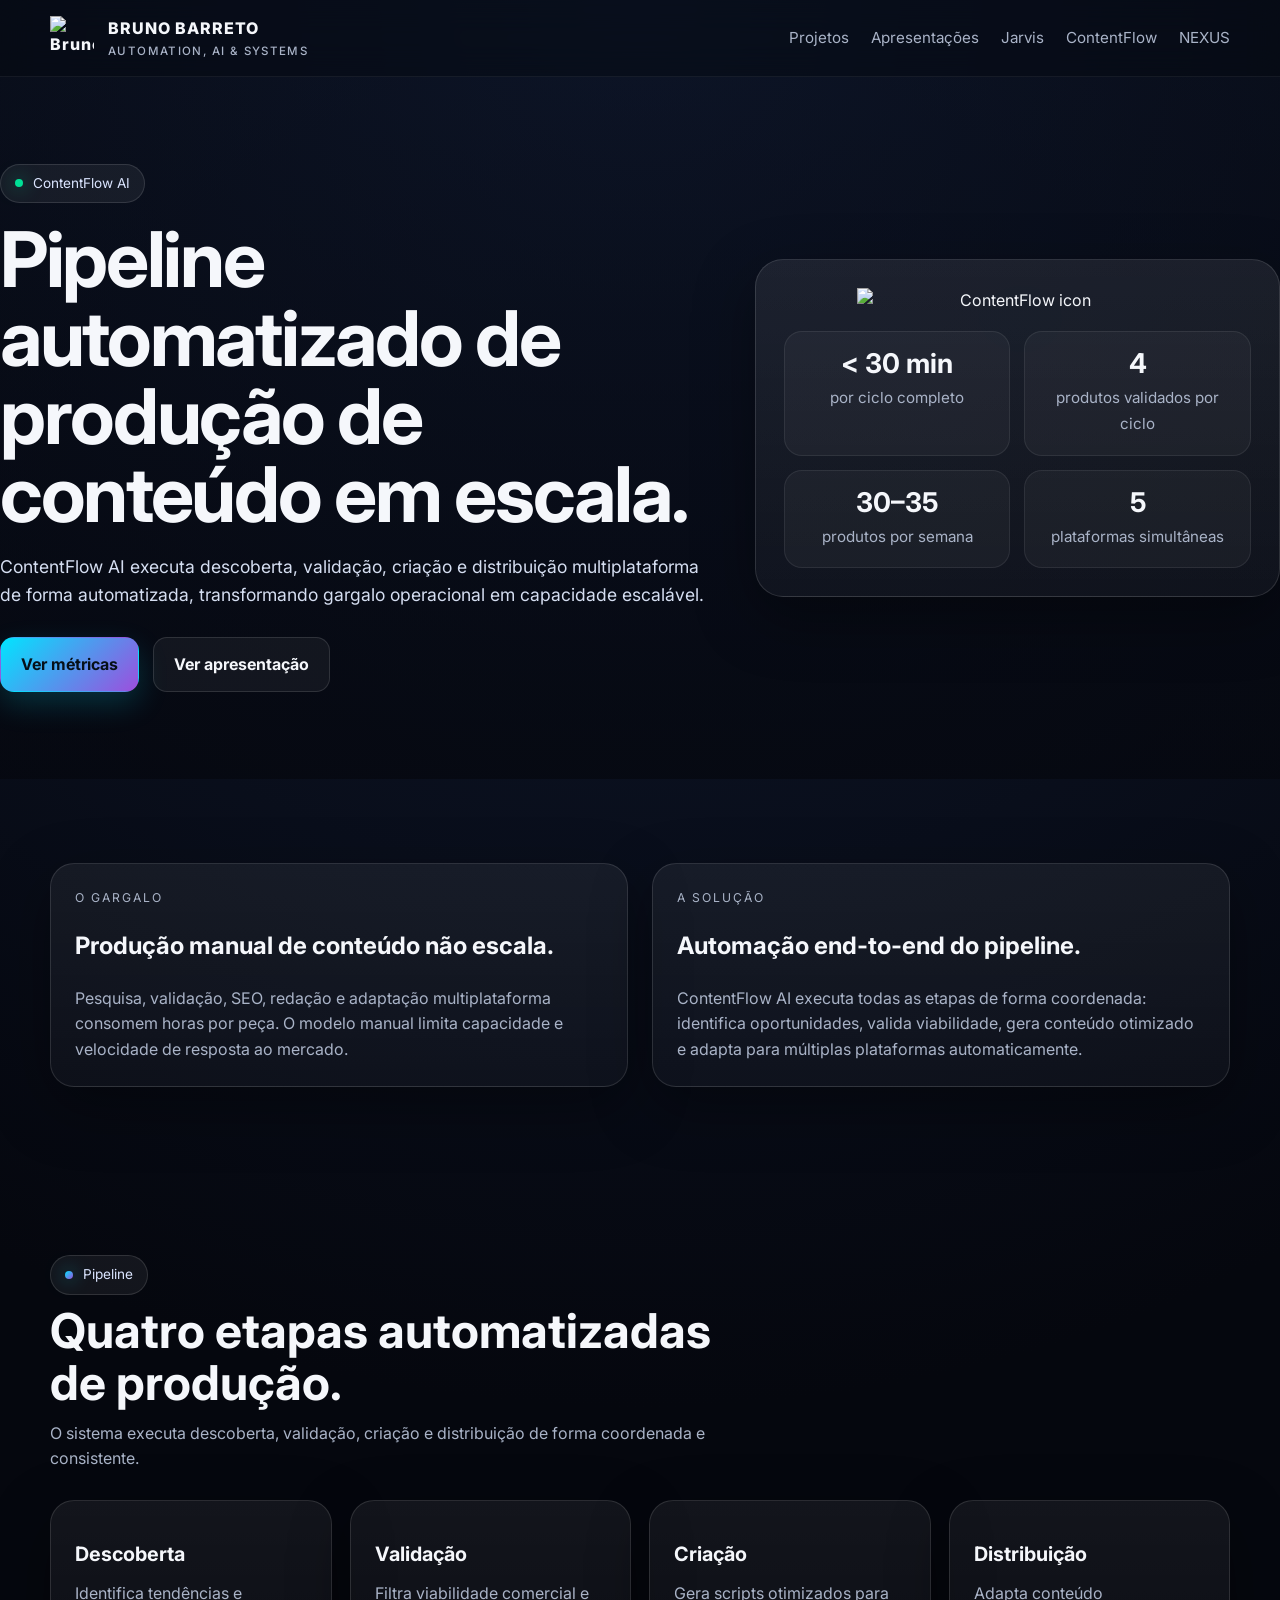
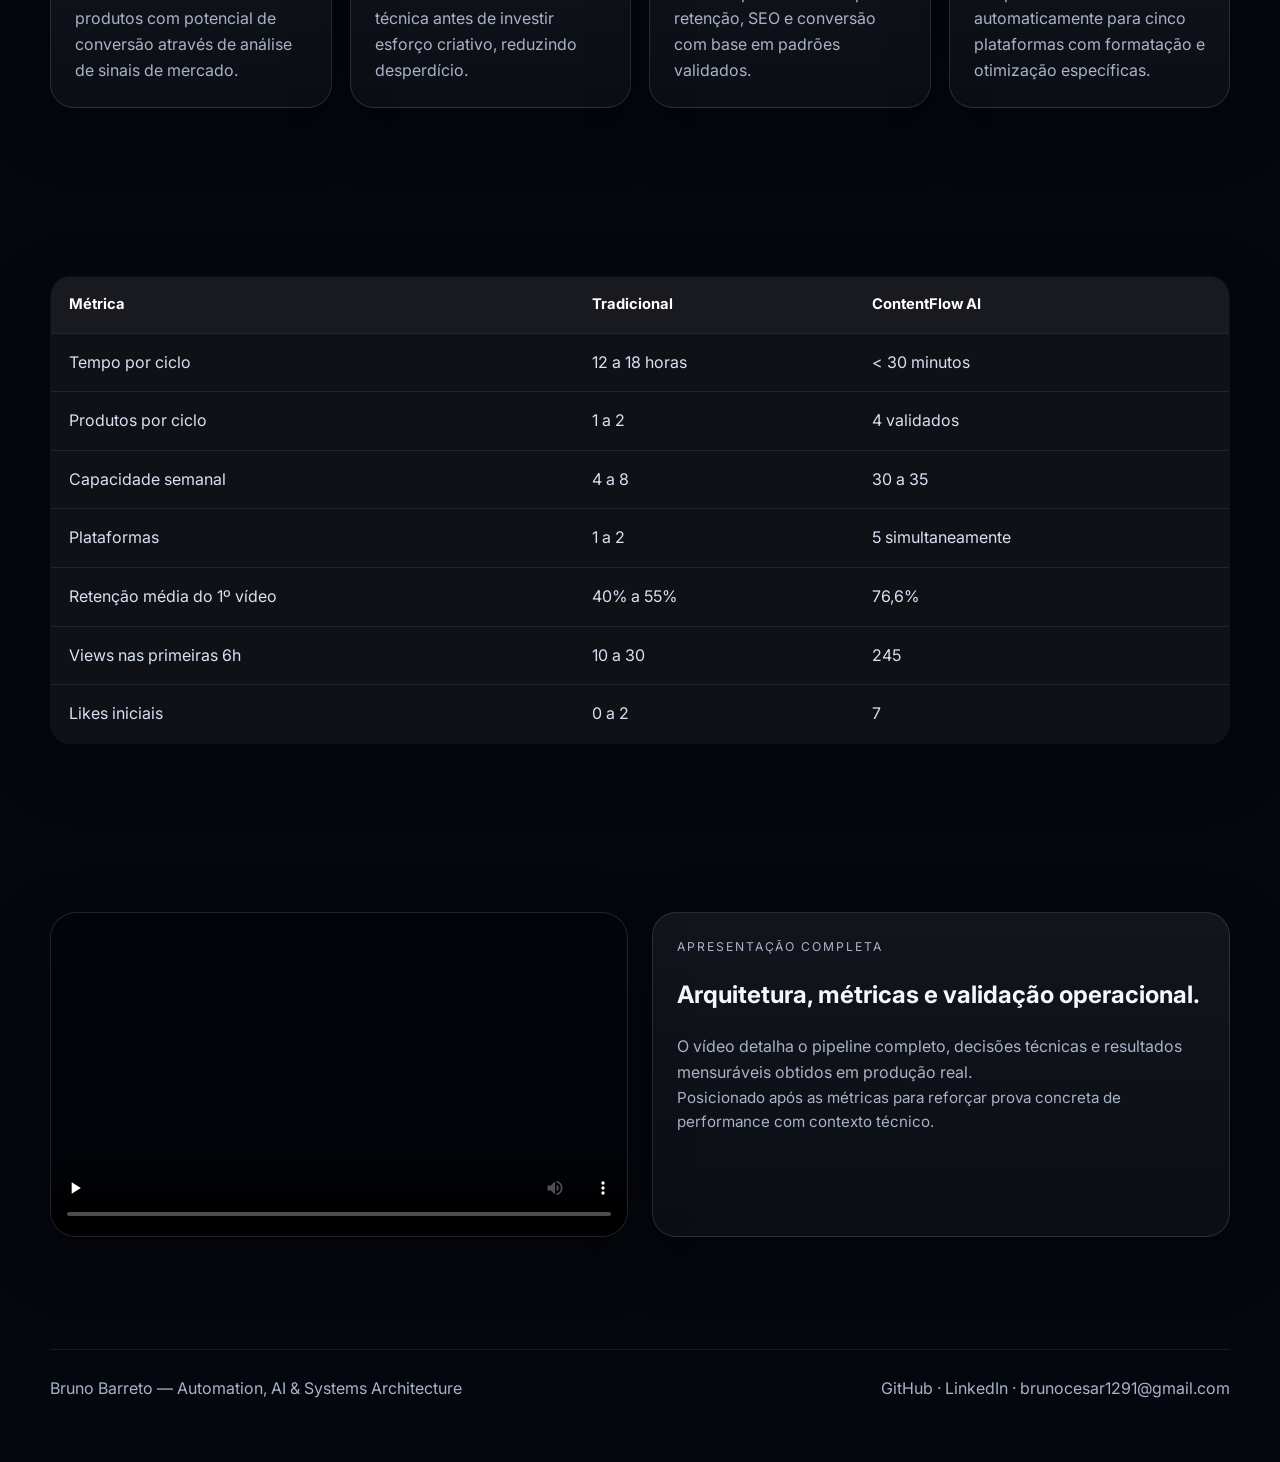
==== contentflow.html @ 09afdfec "Initial commit: Portfolio site with rebranding complete" ====
<!DOCTYPE html>
<html lang="pt-BR">
<head>
<meta charset="utf-8">
<meta name="viewport" content="width=device-width, initial-scale=1">
<link rel="preconnect" href="https://fonts.googleapis.com">
<link rel="preconnect" href="https://fonts.gstatic.com" crossorigin>
<link href="https://fonts.googleapis.com/css2?family=Inter:wght@300;400;500;600;700;800;900&display=swap" rel="stylesheet">
<link rel="stylesheet" href="./styles.css">
<title>ContentFlow AI</title>
<meta name="description" content="Produção sistêmica de conteúdo com automação, escala e validação operacional.">
<meta property="og:title" content="ContentFlow AI">
<meta property="og:description" content="Produção sistêmica de conteúdo com automação, escala e validação operacional.">
<meta property="og:type" content="website">
<meta name="theme-color" content="#05070e">
</head>
<body>
<header class="header">
  <div class="container nav">
    <a class="brand" href="./index.html">
      <img src="./assets/logos/logo-pentecost.png" alt="Bruno Barreto">
      <div>
        BRUNO BARRETO
        <small>AUTOMATION, AI & SYSTEMS</small>
      </div>
    </a>
    <nav class="nav-links">
      <a href="./index.html#projetos">Projetos</a>
      <a href="./index.html#apresentacoes">Apresentações</a>
      <a href="./jarvis.html">Jarvis</a>
      <a href="./contentflow.html">ContentFlow</a>
      <a href="./nexus.html">NEXUS</a>
    </nav>
  </div>
</header>
<section class="hero product-hero accent-green">
  <div class="hero-bg">
    <video autoplay muted loop playsinline poster="./assets/logos/logo-contentflow.png">
      <source src="./assets/videos/hero-contentflow.mp4" type="video/mp4">
    </video>
  </div>
  <div class="container hero-content">
    <div class="hero-grid">
      <div>
        <span class="eyebrow">ContentFlow AI</span>
        <h1>Pipeline automatizado de produção de conteúdo em escala.</h1>
        <p>ContentFlow AI executa descoberta, validação, criação e distribuição multiplataforma de forma automatizada, transformando gargalo operacional em capacidade escalável.</p>
        <div class="hero-actions">
          <a class="btn btn-primary" href="#metricas">Ver métricas</a>
          <a class="btn btn-secondary" href="#apresentacao">Ver apresentação</a>
        </div>
      </div>
      <div class="hero-card" style="text-align:center">
        <img class="logo-figure" src="./assets/logos/logo-contentflow.png" alt="ContentFlow icon">
        <div class="stat-grid">
          <div class="stat"><strong>&lt; 30 min</strong><span class="small">por ciclo completo</span></div>
          <div class="stat"><strong>4</strong><span class="small">produtos validados por ciclo</span></div>
          <div class="stat"><strong>30–35</strong><span class="small">produtos por semana</span></div>
          <div class="stat"><strong>5</strong><span class="small">plataformas simultâneas</span></div>
        </div>
      </div>
    </div>
  </div>
</section>

<section class="section">
  <div class="container two-col">
    <div class="card">
      <div class="kicker">O gargalo</div>
      <h2>Produção manual de conteúdo não escala.</h2>
      <p>Pesquisa, validação, SEO, redação e adaptação multiplataforma consomem horas por peça. O modelo manual limita capacidade e velocidade de resposta ao mercado.</p>
    </div>
    <div class="card">
      <div class="kicker">A solução</div>
      <h2>Automação end-to-end do pipeline.</h2>
      <p>ContentFlow AI executa todas as etapas de forma coordenada: identifica oportunidades, valida viabilidade, gera conteúdo otimizado e adapta para múltiplas plataformas automaticamente.</p>
    </div>
  </div>
</section>

<section class="section" id="pipeline">
  <div class="container">
    <div class="section-head">
      <span class="eyebrow">Pipeline</span>
      <h2>Quatro etapas automatizadas de produção.</h2>
      <p>O sistema executa descoberta, validação, criação e distribuição de forma coordenada e consistente.</p>
    </div>
    <div class="grid-4">
      <div class="card"><h3>Descoberta</h3><p>Identifica tendências e produtos com potencial de conversão através de análise de sinais de mercado.</p></div>
      <div class="card"><h3>Validação</h3><p>Filtra viabilidade comercial e técnica antes de investir esforço criativo, reduzindo desperdício.</p></div>
      <div class="card"><h3>Criação</h3><p>Gera scripts otimizados para retenção, SEO e conversão com base em padrões validados.</p></div>
      <div class="card"><h3>Distribuição</h3><p>Adapta conteúdo automaticamente para cinco plataformas com formatação e otimização específicas.</p></div>
    </div>
  </div>
</section>

<section class="section" id="metricas">
  <div class="container">
    <table class="metrics-table">
      <thead><tr><th>Métrica</th><th>Tradicional</th><th>ContentFlow AI</th></tr></thead>
      <tbody>
        <tr><td>Tempo por ciclo</td><td>12 a 18 horas</td><td>&lt; 30 minutos</td></tr>
        <tr><td>Produtos por ciclo</td><td>1 a 2</td><td>4 validados</td></tr>
        <tr><td>Capacidade semanal</td><td>4 a 8</td><td>30 a 35</td></tr>
        <tr><td>Plataformas</td><td>1 a 2</td><td>5 simultaneamente</td></tr>
        <tr><td>Retenção média do 1º vídeo</td><td>40% a 55%</td><td>76,6%</td></tr>
        <tr><td>Views nas primeiras 6h</td><td>10 a 30</td><td>245</td></tr>
        <tr><td>Likes iniciais</td><td>0 a 2</td><td>7</td></tr>
      </tbody>
    </table>
  </div>
</section>

<section class="section" id="apresentacao">
  <div class="container two-col">
    <div class="video-shell">
      <video controls playsinline preload="none" poster="./assets/logos-full/logo-contentflow-full.png">
        <source src="./assets/videos/contentflow-apresentacao.mp4" type="video/mp4">
      </video>
    </div>
    <div class="card">
      <div class="kicker">Apresentação completa</div>
      <h2>Arquitetura, métricas e validação operacional.</h2>
      <p>O vídeo detalha o pipeline completo, decisões técnicas e resultados mensuráveis obtidos em produção real.</p>
      <p class="small">Posicionado após as métricas para reforçar prova concreta de performance com contexto técnico.</p>
    </div>
  </div>
</section>
<footer class="footer">
  <div class="container footer-inner">
    <div>Bruno Barreto — Automation, AI & Systems Architecture</div>
    <div>
      <a href="https://github.com/BrunoBarreto91" target="_blank" rel="noopener">GitHub</a> · 
      <a href="https://linkedin.com/in/brunobarreto91" target="_blank" rel="noopener">LinkedIn</a> · 
      <a href="mailto:brunocesar1291@gmail.com">brunocesar1291@gmail.com</a>
    </div>
  </div>
</footer>
</body>
</html>
---- styles.css ----
:root {
  --bg: #05070e;
  --bg-soft: #0b1020;
  --panel: rgba(255,255,255,0.06);
  --panel-strong: rgba(255,255,255,0.1);
  --text: #f5f7fb;
  --muted: #a9b3c7;
  --line: rgba(255,255,255,0.12);
  --cyan: #00e5ff;
  --blue: #66e5ff;
  --green: #00e096;
  --purple: #9d4edd;
  --magenta: #e040fb;
  --max: 1180px;
  --radius: 22px;
  --shadow: 0 20px 60px rgba(0,0,0,.35);
}

* { box-sizing: border-box; }

html { scroll-behavior: smooth; }

body {
  margin: 0;
  font-family: Inter, system-ui, -apple-system, Segoe UI, Roboto, Arial, sans-serif;
  background: radial-gradient(circle at top, #101a31 0, var(--bg) 45%), var(--bg);
  color: var(--text);
  line-height: 1.6;
}

a { color: inherit; text-decoration: none; }

img, video {
  max-width: 100%;
  display: block;
}

.container {
  width: min(calc(100% - 40px), var(--max));
  margin: 0 auto;
}

.section { padding: 84px 0; }

.small {
  font-size: .95rem;
  color: var(--muted);
}

.eyebrow {
  display: inline-flex;
  align-items: center;
  gap: 10px;
  padding: 8px 14px;
  border-radius: 999px;
  background: rgba(255,255,255,.06);
  border: 1px solid var(--line);
  color: #dbe5ff;
  font-size: .85rem;
}

.eyebrow::before {
  content: '';
  width: 8px;
  height: 8px;
  border-radius: 50%;
  background: linear-gradient(135deg,var(--cyan),var(--purple));
  box-shadow: 0 0 18px rgba(0,229,255,.6);
}

.header {
  position: sticky;
  top: 0;
  z-index: 50;
  backdrop-filter: blur(16px);
  background: rgba(5,7,14,.58);
  border-bottom: 1px solid rgba(255,255,255,.06);
}

.nav {
  display: flex;
  align-items: center;
  justify-content: space-between;
  min-height: 76px;
  gap: 18px;
}

.brand {
  display: flex;
  align-items: center;
  gap: 14px;
  font-weight: 800;
  letter-spacing: .06em;
}

.brand img {
  width: 44px;
  height: 44px;
  object-fit: contain;
}

.brand small {
  display: block;
  color: var(--muted);
  font-size: .72rem;
  font-weight: 500;
  letter-spacing: .12em;
}

.nav-links {
  display: flex;
  align-items: center;
  gap: 22px;
  flex-wrap: wrap;
}

.nav-links a {
  color: var(--muted);
  font-size: .95rem;
}

.nav-links a:hover { color: white; }

.btn {
  display: inline-flex;
  align-items: center;
  justify-content: center;
  gap: 10px;
  padding: 14px 20px;
  border-radius: 14px;
  border: 1px solid transparent;
  font-weight: 700;
  transition: .2s ease;
  cursor: pointer;
}

.btn-primary {
  background: linear-gradient(135deg, var(--cyan), var(--purple));
  color: #061018;
  box-shadow: 0 12px 30px rgba(0,229,255,.18);
}

.btn-primary:hover { transform: translateY(-2px); }

.btn-secondary {
  background: rgba(255,255,255,.05);
  border-color: var(--line);
  color: var(--text);
}

.hero {
  position: relative;
  overflow: hidden;
  min-height: 88vh;
  display: flex;
  align-items: center;
}

.hero::after {
  content: '';
  position: absolute;
  inset: 0;
  background: linear-gradient(180deg, rgba(5,7,14,.30), rgba(5,7,14,.72));
  pointer-events: none;
}

.hero-bg {
  position: absolute;
  inset: 0;
  overflow: hidden;
  z-index: 0;
}

.hero-bg video,
.hero-bg img {
  width: 100%;
  height: 100%;
  object-fit: cover;
  opacity: .56;
}

.hero-content {
  position: relative;
  z-index: 1;
  width: 100%;
}

.hero-grid {
  display: grid;
  grid-template-columns: 1.15fr .85fr;
  gap: 44px;
  align-items: center;
}

.hero h1 {
  font-size: clamp(2.7rem, 6vw, 5.2rem);
  line-height: 1.02;
  margin: 18px 0;
  letter-spacing: -.03em;
}

.hero p {
  font-size: 1.1rem;
  color: #d5def1;
  max-width: 760px;
}

.hero-actions {
  display: flex;
  gap: 14px;
  flex-wrap: wrap;
  margin-top: 28px;
}

.hero-card {
  background: linear-gradient(180deg, rgba(255,255,255,.08), rgba(255,255,255,.04));
  border: 1px solid var(--line);
  border-radius: 28px;
  padding: 28px;
  box-shadow: var(--shadow);
}

.hero-card .stat-grid,
.stat-grid {
  display: grid;
  grid-template-columns: repeat(2, 1fr);
  gap: 14px;
}

.stat {
  padding: 18px;
  border-radius: 18px;
  background: rgba(255,255,255,.04);
  border: 1px solid rgba(255,255,255,.08);
}

.stat strong {
  display: block;
  font-size: 1.7rem;
  line-height: 1;
  margin-bottom: 8px;
}

.section-head {
  max-width: 720px;
  margin-bottom: 28px;
}

.section-head h2 {
  font-size: clamp(2rem, 4vw, 3rem);
  line-height: 1.08;
  margin: 10px 0 12px;
}

.section-head p {
  color: var(--muted);
  margin: 0;
}

.grid-3 {
  display: grid;
  grid-template-columns: repeat(3, 1fr);
  gap: 22px;
}

.grid-4 {
  display: grid;
  grid-template-columns: repeat(4, 1fr);
  gap: 18px;
}

.card {
  background: linear-gradient(180deg, rgba(255,255,255,.06), rgba(255,255,255,.03));
  border: 1px solid var(--line);
  border-radius: 24px;
  padding: 24px;
  box-shadow: var(--shadow);
}

.card h3 {
  margin: 14px 0 10px;
  font-size: 1.24rem;
}

.card p {
  margin: 0;
  color: var(--muted);
}

.product-card img {
  width: 100%;
  max-height: 220px;
  object-fit: contain;
}

.product-card .tag {
  color: var(--muted);
  text-transform: uppercase;
  font-size: .74rem;
  letter-spacing: .14em;
}

.product-card .cta-row {
  display: flex;
  gap: 10px;
  flex-wrap: wrap;
  margin-top: 18px;
}

.metrics-table {
  width: 100%;
  border-collapse: collapse;
  overflow: hidden;
  border-radius: 20px;
  border: 1px solid var(--line);
  background: rgba(255,255,255,.04);
  box-shadow: var(--shadow);
}

.metrics-table th,
.metrics-table td {
  padding: 16px 18px;
  text-align: left;
  border-bottom: 1px solid rgba(255,255,255,.08);
}

.metrics-table th {
  color: white;
  font-size: .92rem;
  background: rgba(255,255,255,.04);
}

.metrics-table td { color: #d8e0f2; }

.metrics-table tr:last-child td { border-bottom: 0; }

.video-shell {
  position: relative;
  aspect-ratio: 16/9;
  border-radius: 26px;
  overflow: hidden;
  border: 1px solid var(--line);
  background: #02040a;
  box-shadow: var(--shadow);
}

.video-shell video,
.video-shell iframe,
.video-shell img {
  width: 100%;
  height: 100%;
  object-fit: cover;
}

.two-col {
  display: grid;
  grid-template-columns: 1fr 1fr;
  gap: 24px;
}

.kicker {
  color: var(--muted);
  text-transform: uppercase;
  letter-spacing: .16em;
  font-size: .76rem;
}

.logo-figure {
  width: min(100%, 320px);
  margin: 0 auto 18px;
  filter: drop-shadow(0 18px 50px rgba(0,229,255,.12));
}

.product-hero { min-height: 78vh; }

.product-hero h1 {
  font-size: clamp(2.8rem, 6vw, 4.8rem);
}

.accent-cyan .eyebrow::before,
.accent-cyan .accent-dot {
  background: var(--cyan);
  box-shadow: 0 0 18px rgba(0,229,255,.7);
}

.accent-green .eyebrow::before,
.accent-green .accent-dot {
  background: var(--green);
  box-shadow: 0 0 18px rgba(0,224,150,.7);
}

.accent-purple .eyebrow::before,
.accent-purple .accent-dot {
  background: var(--purple);
  box-shadow: 0 0 18px rgba(157,78,221,.75);
}

.cta-band {
  padding: 34px;
  border-radius: 28px;
  border: 1px solid var(--line);
  background: linear-gradient(135deg, rgba(0,229,255,.10), rgba(157,78,221,.10));
  box-shadow: var(--shadow);
}

.footer {
  padding: 28px 0 60px;
  color: var(--muted);
}

.footer-inner {
  display: flex;
  justify-content: space-between;
  gap: 18px;
  flex-wrap: wrap;
  padding-top: 26px;
  border-top: 1px solid rgba(255,255,255,.08);
}

@media (max-width: 980px) {
  .hero-grid,
  .two-col,
  .grid-3,
  .grid-4 {
    grid-template-columns: 1fr;
  }

  .nav { padding: 10px 0; }

  .nav-links { display: none; }

  .hero {
    min-height: auto;
    padding: 60px 0;
  }
}
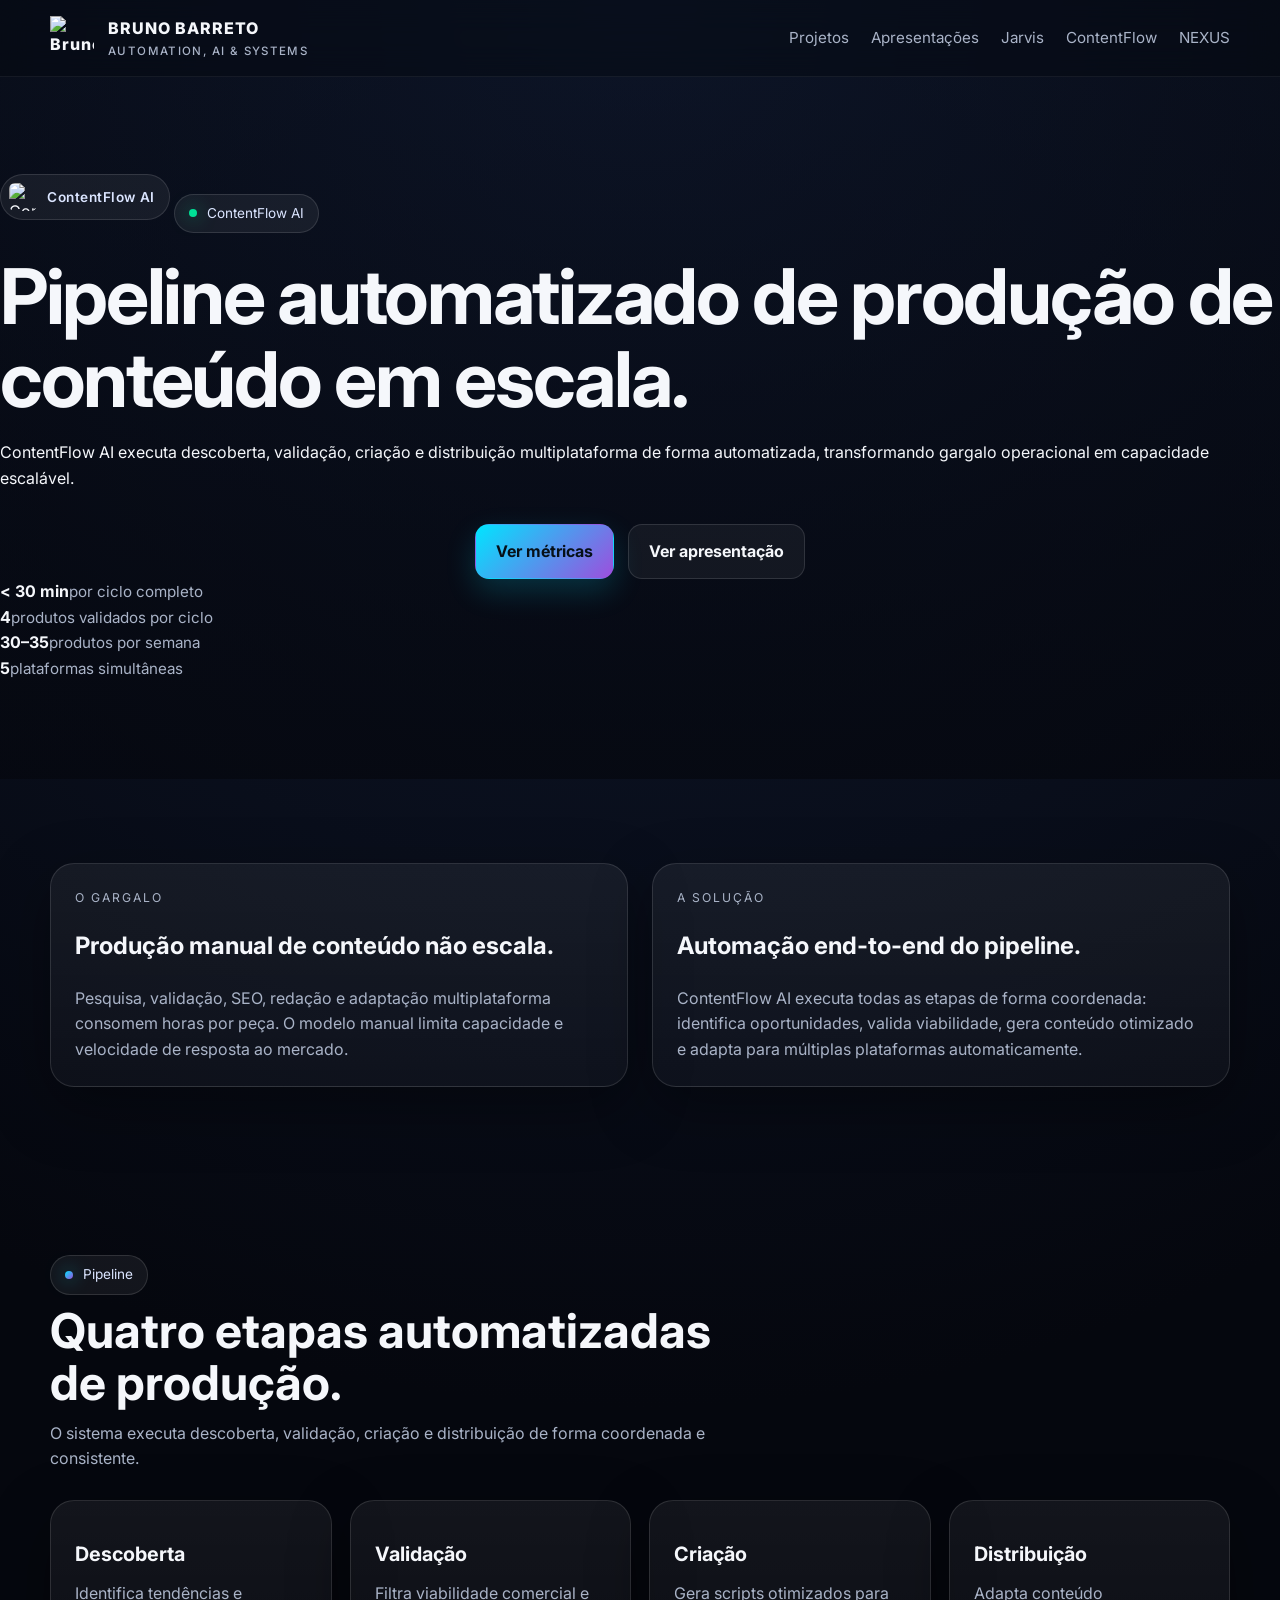
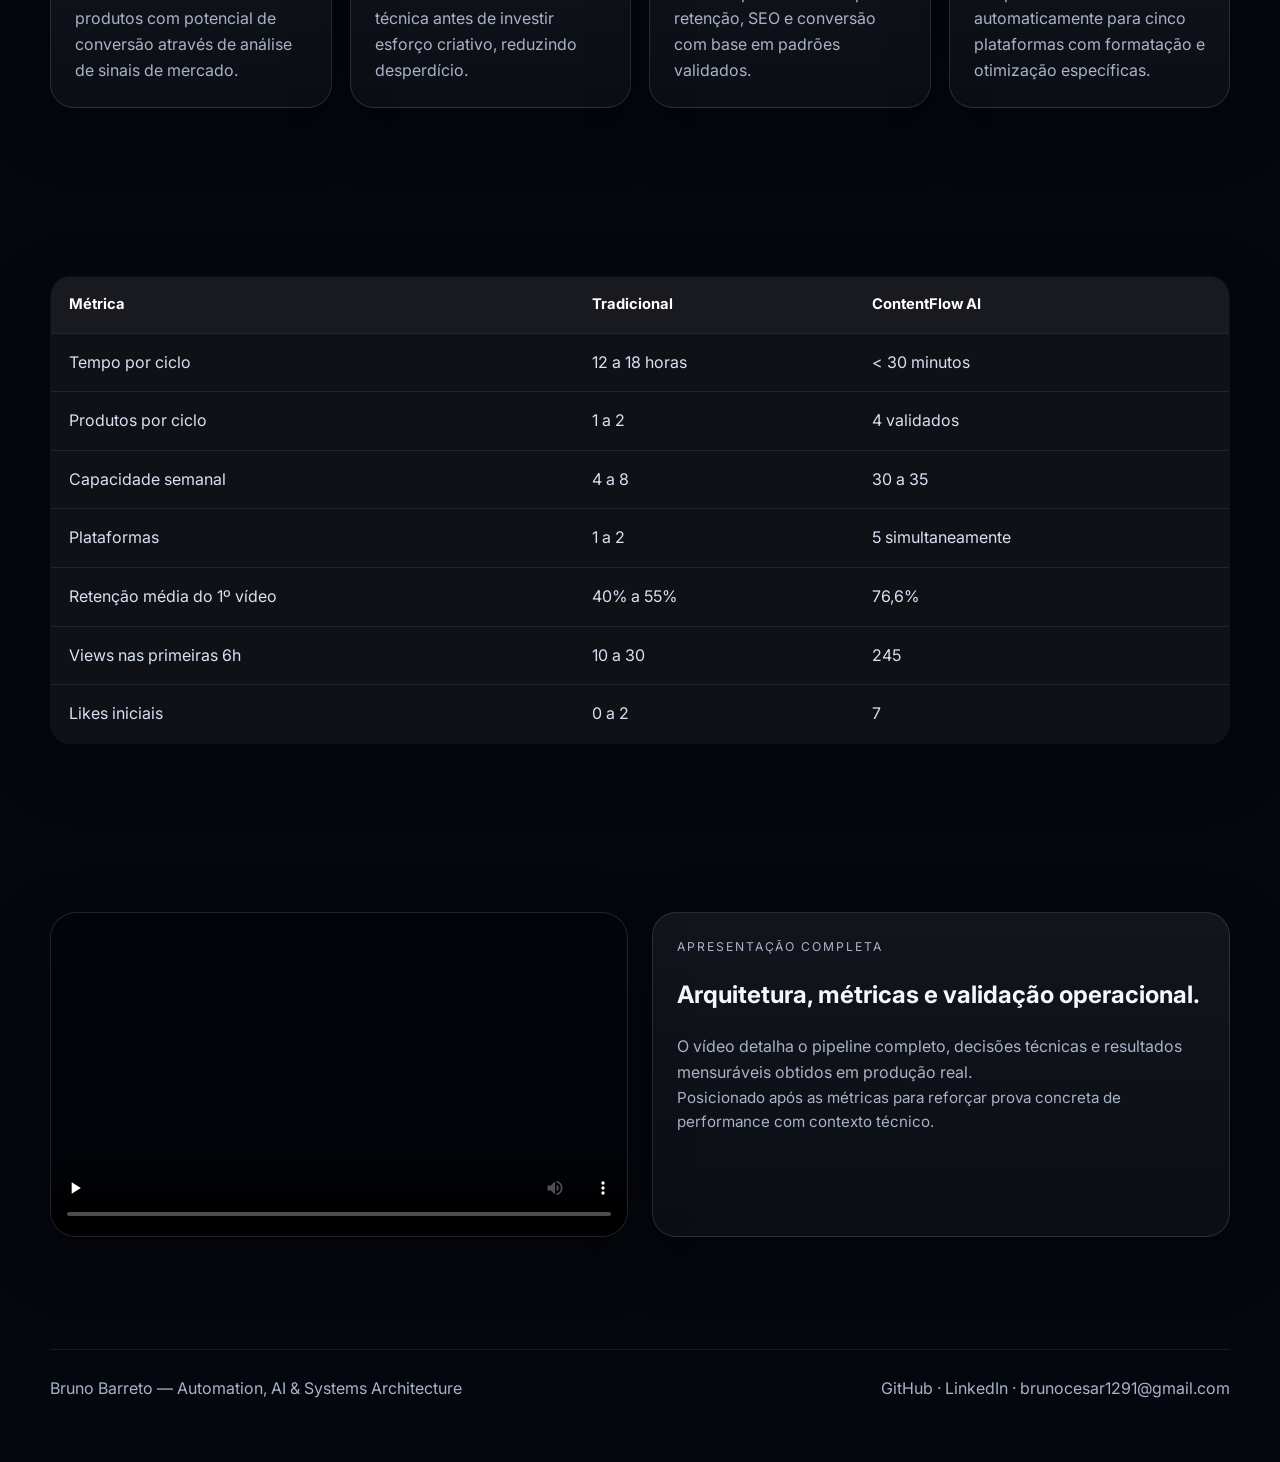
==== commit 8bd8a53e: "feat: texto sobre mim atualizado, logos reposicionadas, foto de perfil integrada, mascara marca dagu" ====
--- a/contentflow.html
+++ b/contentflow.html
@@ -42,6 +42,10 @@
   <div class="container hero-content">
     <div class="hero-grid">
       <div>
+        <div class="product-logo-badge">
+          <img src="./assets/logos/logo-contentflow.png" alt="ContentFlow">
+          <span>ContentFlow AI</span>
+        </div>
         <span class="eyebrow">ContentFlow AI</span>
         <h1>Pipeline automatizado de produção de conteúdo em escala.</h1>
         <p>ContentFlow AI executa descoberta, validação, criação e distribuição multiplataforma de forma automatizada, transformando gargalo operacional em capacidade escalável.</p>
@@ -50,8 +54,7 @@
           <a class="btn btn-secondary" href="#apresentacao">Ver apresentação</a>
         </div>
       </div>
-      <div class="hero-card" style="text-align:center">
-        <img class="logo-figure" src="./assets/logos/logo-contentflow.png" alt="ContentFlow icon">
+      <div class="hero-card">
         <div class="stat-grid">
           <div class="stat"><strong>&lt; 30 min</strong><span class="small">por ciclo completo</span></div>
           <div class="stat"><strong>4</strong><span class="small">produtos validados por ciclo</span></div>
--- a/styles.css
+++ b/styles.css
@@ -185,60 +185,247 @@
   width: 100%;
 }
 
-.hero-grid {
-  display: grid;
-  grid-template-columns: 1.15fr .85fr;
-  gap: 44px;
-  align-items: center;
+.hero-text-center {
+  max-width: 920px;
+  margin: 0 auto;
+  text-align: center;
 }
 
 .hero h1 {
   font-size: clamp(2.7rem, 6vw, 5.2rem);
-  line-height: 1.02;
+  line-height: 1.08;
   margin: 18px 0;
   letter-spacing: -.03em;
 }
 
-.hero p {
-  font-size: 1.1rem;
+.hero-lead {
+  font-size: 1.2rem;
   color: #d5def1;
   max-width: 760px;
+  margin: 0 auto;
+  line-height: 1.6;
 }
 
 .hero-actions {
   display: flex;
   gap: 14px;
   flex-wrap: wrap;
-  margin-top: 28px;
-}
-
-.hero-card {
-  background: linear-gradient(180deg, rgba(255,255,255,.08), rgba(255,255,255,.04));
-  border: 1px solid var(--line);
-  border-radius: 28px;
-  padding: 28px;
+  margin-top: 32px;
+  justify-content: center;
+}
+
+/* About Section */
+.section-about {
+  background: linear-gradient(180deg, rgba(255,255,255,.02), transparent);
+}
+
+.about-grid {
+  display: grid;
+  grid-template-columns: 320px 1fr;
+  gap: 48px;
+  align-items: start;
+  margin-bottom: 48px;
+}
+
+.about-photo {
+  position: relative;
+}
+
+/* Product Logo Badge — canto superior, pequeno */
+.product-logo-badge {
+  display: inline-flex;
+  align-items: center;
+  gap: 10px;
+  margin-bottom: 18px;
+  padding: 8px 14px 8px 8px;
+  background: rgba(255,255,255,.06);
+  border: 1px solid var(--line);
+  border-radius: 999px;
+}
+
+.product-logo-badge img {
+  width: 28px;
+  height: 28px;
+  object-fit: contain;
+  border-radius: 6px;
+}
+
+.product-logo-badge span {
+  font-size: .85rem;
+  font-weight: 600;
+  color: #dbe5ff;
+  letter-spacing: .04em;
+}
+
+/* Profile photo with fallback */
+.profile-img-wrap {
+  width: 100%;
+  border-radius: 24px;
+  overflow: hidden;
+  border: 1px solid var(--line);
   box-shadow: var(--shadow);
-}
-
-.hero-card .stat-grid,
-.stat-grid {
+  aspect-ratio: 4/5;
+  background: linear-gradient(135deg, rgba(0,229,255,.08), rgba(157,78,221,.08));
+  display: flex;
+  align-items: center;
+  justify-content: center;
+}
+
+.profile-img-wrap.no-photo::after {
+  content: 'BB';
+  font-size: 4rem;
+  font-weight: 800;
+  color: rgba(255,255,255,.15);
+  letter-spacing: -.02em;
+}
+
+.profile-img {
+  width: 100%;
+  height: 100%;
+  object-fit: cover;
+  object-position: center top;
+  /* Mascarar marca d'água do Gemini no canto inferior direito */
+  filter: brightness(1.05) contrast(1.08) saturate(1.1);
+  display: block;
+}
+
+/* Overlay para cobrir marca d'água */
+.profile-img-wrap {
+  position: relative;
+}
+
+.profile-img-wrap::after {
+  content: '';
+  position: absolute;
+  bottom: 0;
+  right: 0;
+  width: 120px;
+  height: 120px;
+  background: radial-gradient(circle at bottom right, rgba(5,7,14,.95) 30%, transparent 70%);
+  pointer-events: none;
+  border-radius: 0 0 24px 0;
+}
+
+.about-content h2 {
+  font-size: clamp(1.8rem, 3vw, 2.4rem);
+  line-height: 1.15;
+  margin: 12px 0 18px;
+}
+
+.about-content p {
+  color: var(--muted);
+  margin-bottom: 16px;
+  line-height: 1.7;
+}
+
+.about-links {
+  display: flex;
+  gap: 12px;
+  flex-wrap: wrap;
+  margin-top: 24px;
+}
+
+.about-links .btn svg {
+  margin-right: 6px;
+}
+
+/* Skills Section */
+.skills-section {
+  margin-top: 48px;
+  padding-top: 48px;
+  border-top: 1px solid var(--line);
+}
+
+.skills-section h3 {
+  font-size: 1.5rem;
+  margin-bottom: 24px;
+}
+
+.skills-grid {
   display: grid;
-  grid-template-columns: repeat(2, 1fr);
-  gap: 14px;
-}
-
-.stat {
-  padding: 18px;
+  grid-template-columns: repeat(auto-fit, minmax(280px, 1fr));
+  gap: 24px;
+}
+
+.skill-category {
+  background: rgba(255,255,255,.04);
+  border: 1px solid var(--line);
   border-radius: 18px;
-  background: rgba(255,255,255,.04);
-  border: 1px solid rgba(255,255,255,.08);
-}
-
-.stat strong {
-  display: block;
-  font-size: 1.7rem;
-  line-height: 1;
-  margin-bottom: 8px;
+  padding: 20px;
+}
+
+.skill-label {
+  font-size: .85rem;
+  text-transform: uppercase;
+  letter-spacing: .12em;
+  color: var(--cyan);
+  margin-bottom: 12px;
+  font-weight: 600;
+}
+
+.skill-tags {
+  display: flex;
+  flex-wrap: wrap;
+  gap: 8px;
+}
+
+.skill-tag {
+  display: inline-block;
+  padding: 6px 12px;
+  background: rgba(255,255,255,.06);
+  border: 1px solid rgba(255,255,255,.1);
+  border-radius: 8px;
+  font-size: .88rem;
+  color: #dbe5ff;
+}
+
+/* Project Cards Enhanced */
+.project-logo {
+  /* Mascarar marca d'água em logos */
+  filter: brightness(1.08) contrast(1.05);
+}
+
+.project-problem,
+.project-solution,
+.project-result {
+  font-size: .95rem;
+  line-height: 1.6;
+  margin: 10px 0;
+}
+
+.project-problem strong {
+  color: var(--magenta);
+}
+
+.project-solution strong {
+  color: var(--cyan);
+}
+
+.project-result strong {
+  color: var(--green);
+}
+
+/* CTA Section */
+.cta-section {
+  padding: 64px 0;
+}
+
+.cta-band h2 {
+  font-size: clamp(1.8rem, 3vw, 2.6rem);
+  margin: 0 0 12px;
+}
+
+.cta-band p {
+  font-size: 1.1rem;
+  color: var(--muted);
+  margin: 0 0 24px;
+}
+
+.cta-actions {
+  display: flex;
+  gap: 12px;
+  flex-wrap: wrap;
+  justify-content: center;
 }
 
 .section-head {
@@ -421,7 +608,8 @@
   .hero-grid,
   .two-col,
   .grid-3,
-  .grid-4 {
+  .grid-4,
+  .about-grid {
     grid-template-columns: 1fr;
   }
 
@@ -433,4 +621,17 @@
     min-height: auto;
     padding: 60px 0;
   }
+
+  .about-grid {
+    gap: 32px;
+  }
+
+  .about-photo {
+    max-width: 280px;
+    margin: 0 auto;
+  }
+
+  .skills-grid {
+    grid-template-columns: 1fr;
+  }
 }
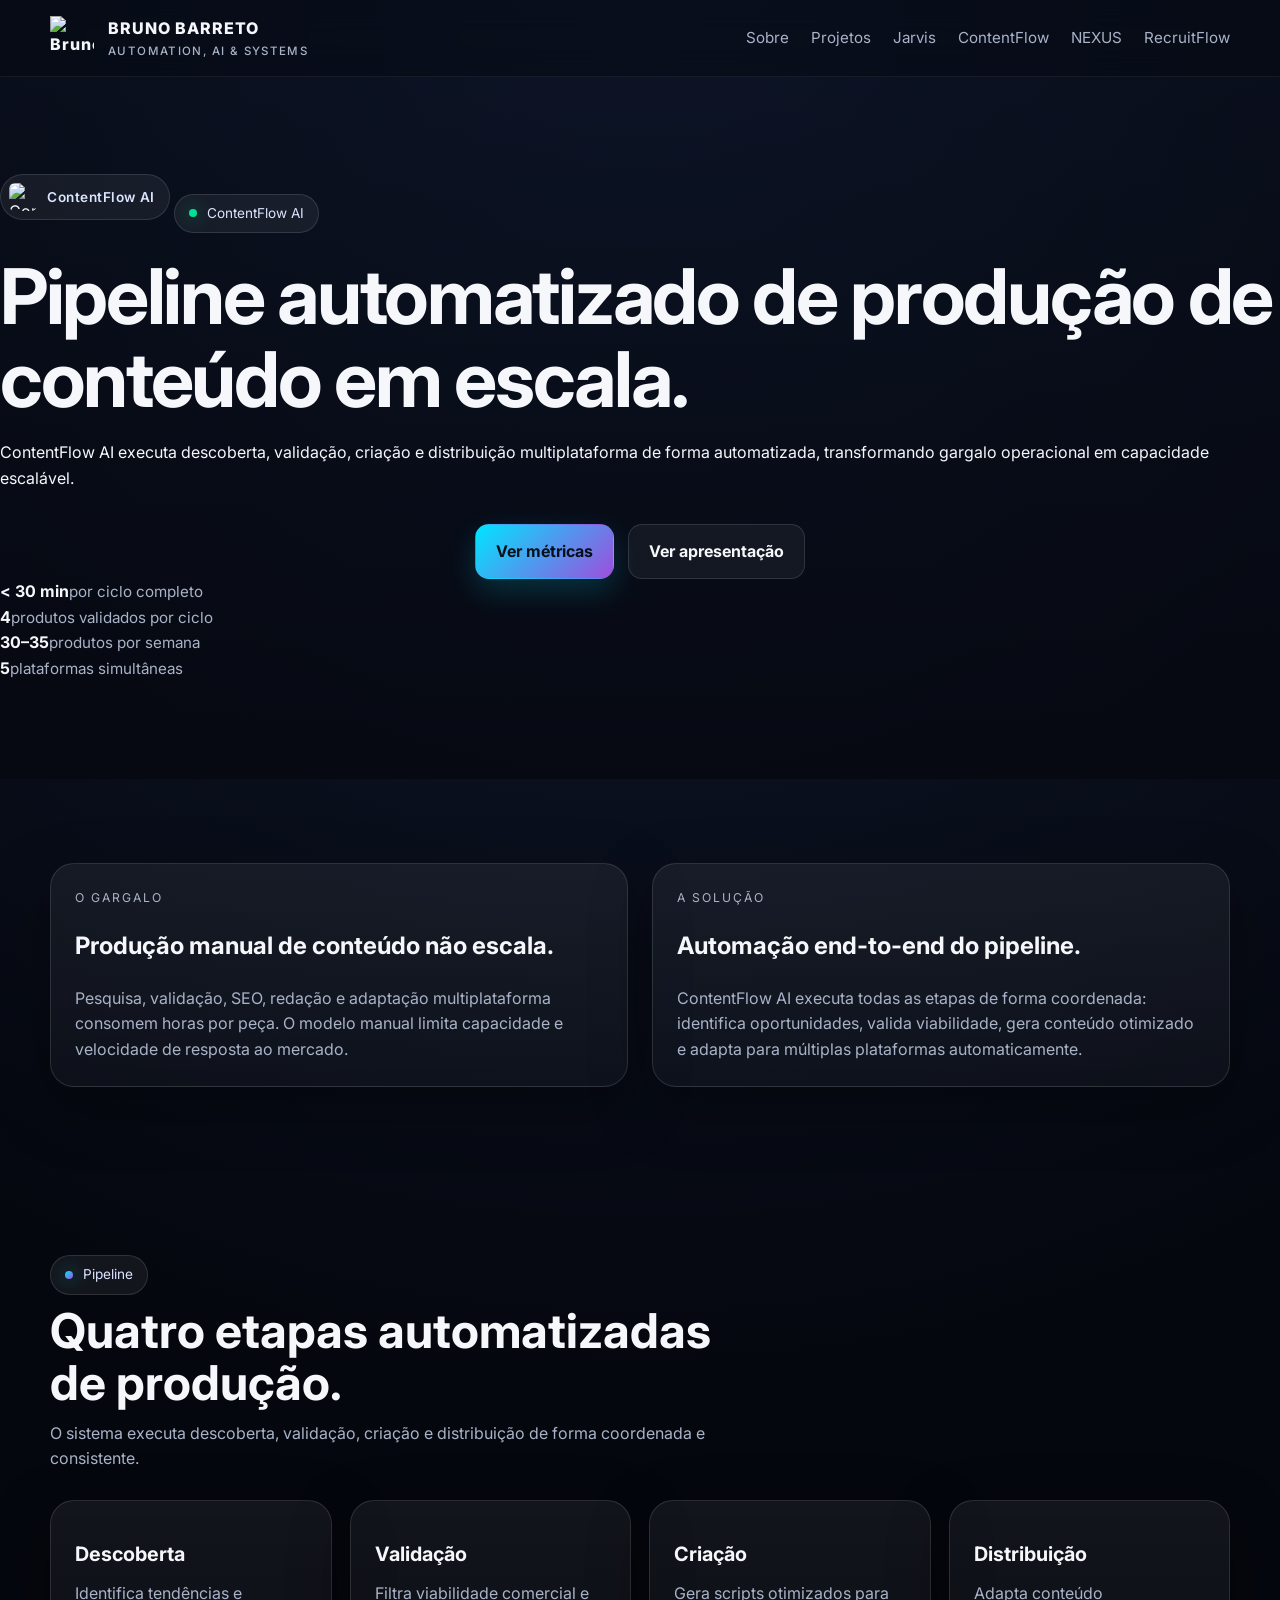
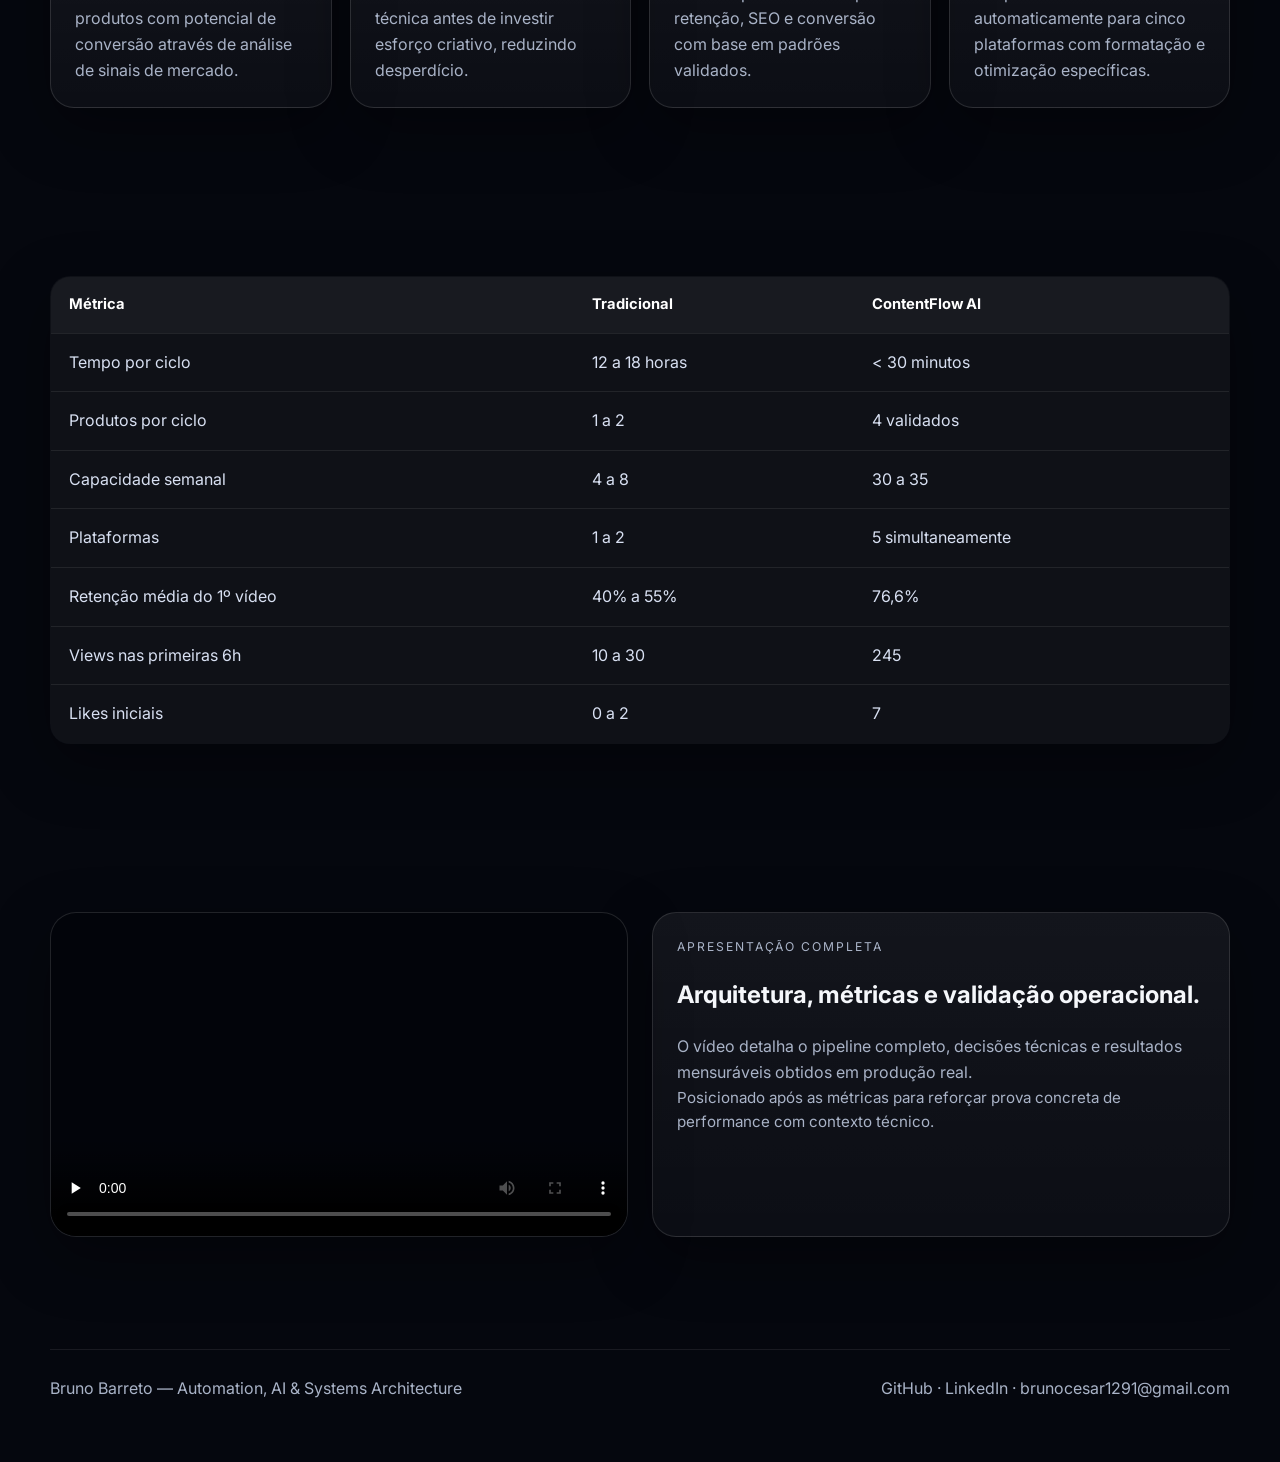
==== commit 1e466f2e: "feat: adiciona RecruitFlow, atualiza nav em todas as paginas, logos e foto atualizadas" ====
--- a/contentflow.html
+++ b/contentflow.html
@@ -25,11 +25,12 @@
       </div>
     </a>
     <nav class="nav-links">
-      <a href="./index.html#projetos">Projetos</a>
-      <a href="./index.html#apresentacoes">Apresentações</a>
+      <a href="./index.html#sobre">Sobre</a>
+      <a href="./index.html#produtos">Projetos</a>
       <a href="./jarvis.html">Jarvis</a>
       <a href="./contentflow.html">ContentFlow</a>
       <a href="./nexus.html">NEXUS</a>
+      <a href="./recruitflow.html">RecruitFlow</a>
     </nav>
   </div>
 </header>
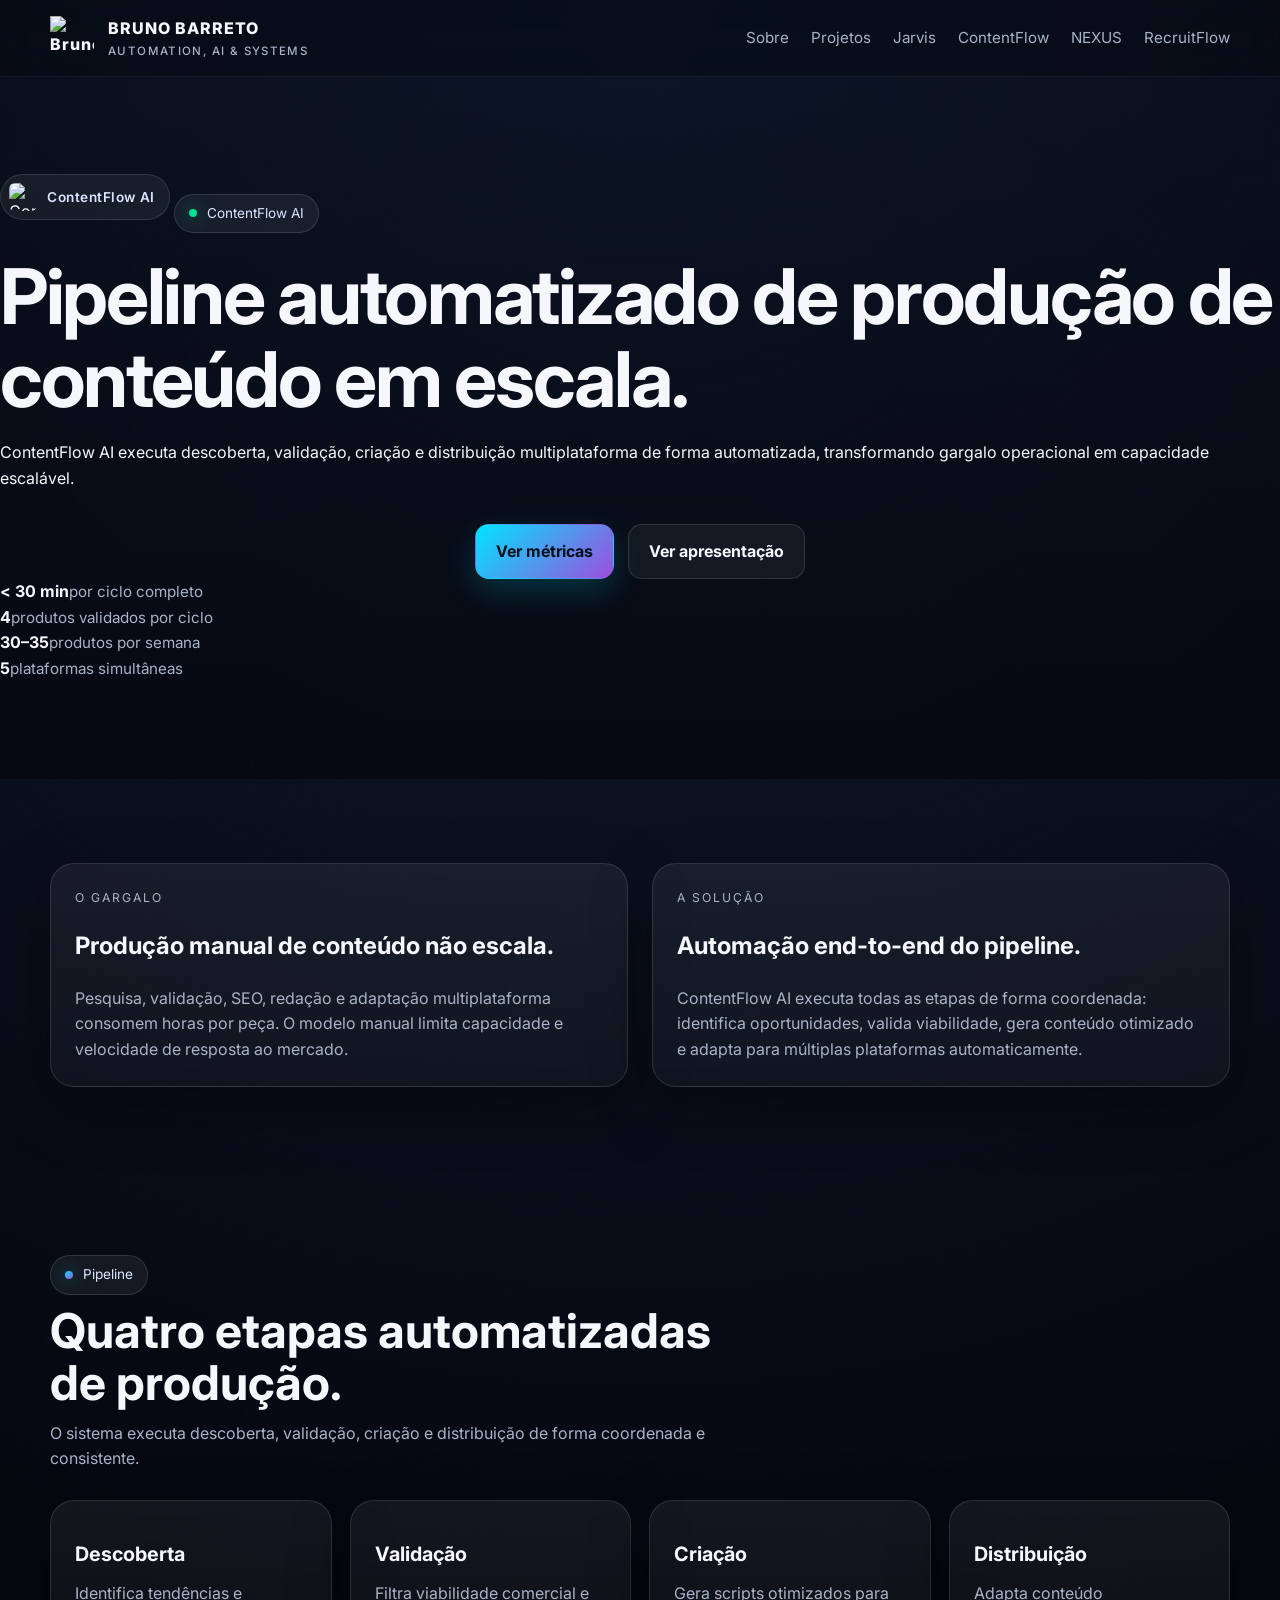
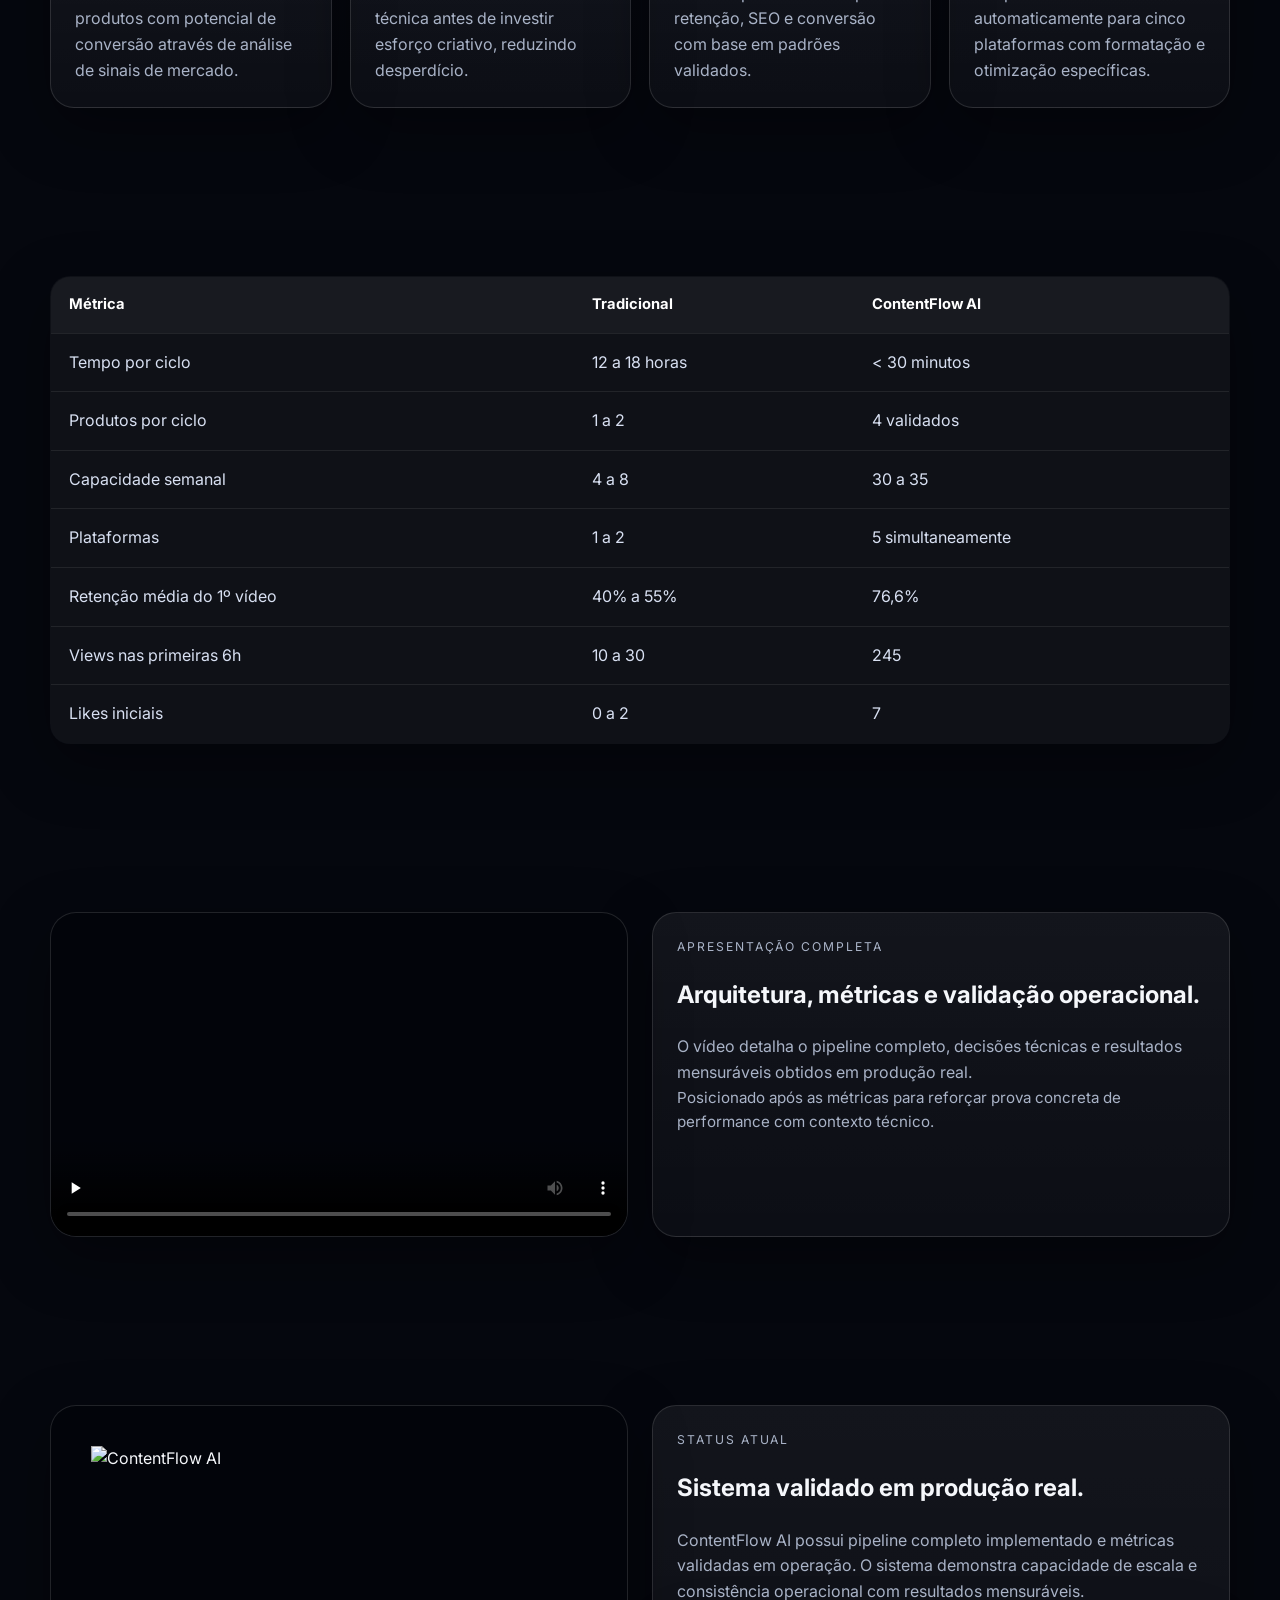
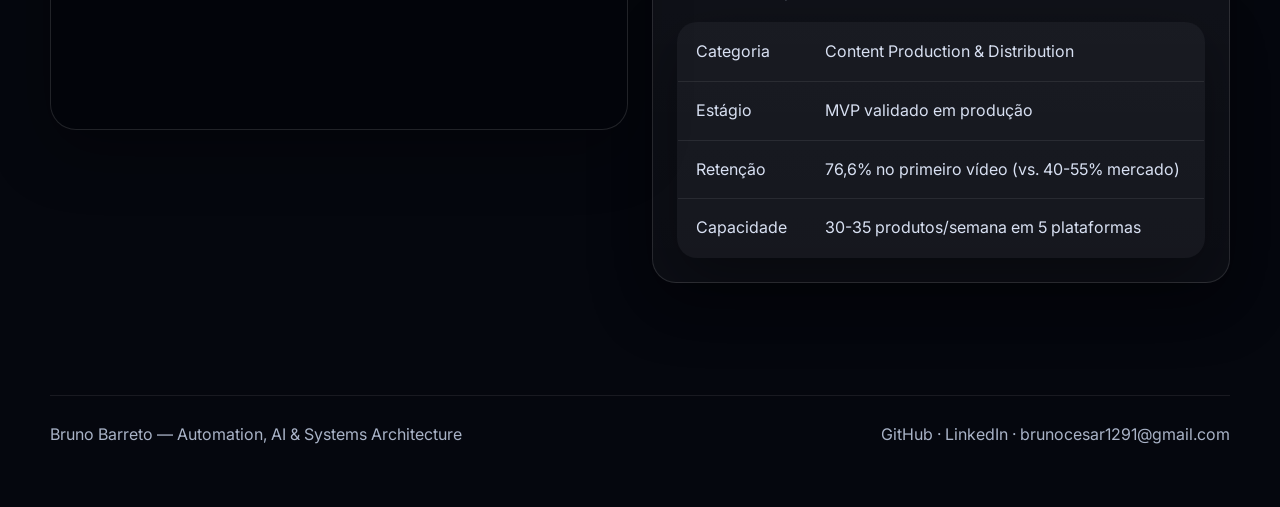
==== commit aefb10c8: "fix: corrige object-fit das logos em video-shell (contain + padding), adiciona secao visao de futuro" ====
--- a/contentflow.html
+++ b/contentflow.html
@@ -130,6 +130,28 @@
     </div>
   </div>
 </section>
+
+<section class="section" id="visao">
+  <div class="container two-col">
+    <div class="video-shell">
+      <img src="./assets/logos-full/logo-contentflow-full.png" alt="ContentFlow AI">
+    </div>
+    <div class="card">
+      <div class="kicker">Status atual</div>
+      <h2>Sistema validado em produção real.</h2>
+      <p>ContentFlow AI possui pipeline completo implementado e métricas validadas em operação. O sistema demonstra capacidade de escala e consistência operacional com resultados mensuráveis.</p>
+      <table class="metrics-table" style="margin-top:18px">
+        <tbody>
+          <tr><td>Categoria</td><td>Content Production & Distribution</td></tr>
+          <tr><td>Estágio</td><td>MVP validado em produção</td></tr>
+          <tr><td>Retenção</td><td>76,6% no primeiro vídeo (vs. 40-55% mercado)</td></tr>
+          <tr><td>Capacidade</td><td>30-35 produtos/semana em 5 plataformas</td></tr>
+        </tbody>
+      </table>
+    </div>
+  </div>
+</section>
+
 <footer class="footer">
   <div class="container footer-inner">
     <div>Bruno Barreto — Automation, AI & Systems Architecture</div>
--- a/styles.css
+++ b/styles.css
@@ -529,14 +529,23 @@
   border: 1px solid var(--line);
   background: #02040a;
   box-shadow: var(--shadow);
+  display: flex;
+  align-items: center;
+  justify-content: center;
 }
 
 .video-shell video,
-.video-shell iframe,
-.video-shell img {
+.video-shell iframe {
   width: 100%;
   height: 100%;
   object-fit: cover;
+}
+
+.video-shell img {
+  width: 100%;
+  height: 100%;
+  object-fit: contain;
+  padding: 40px;
 }
 
 .two-col {
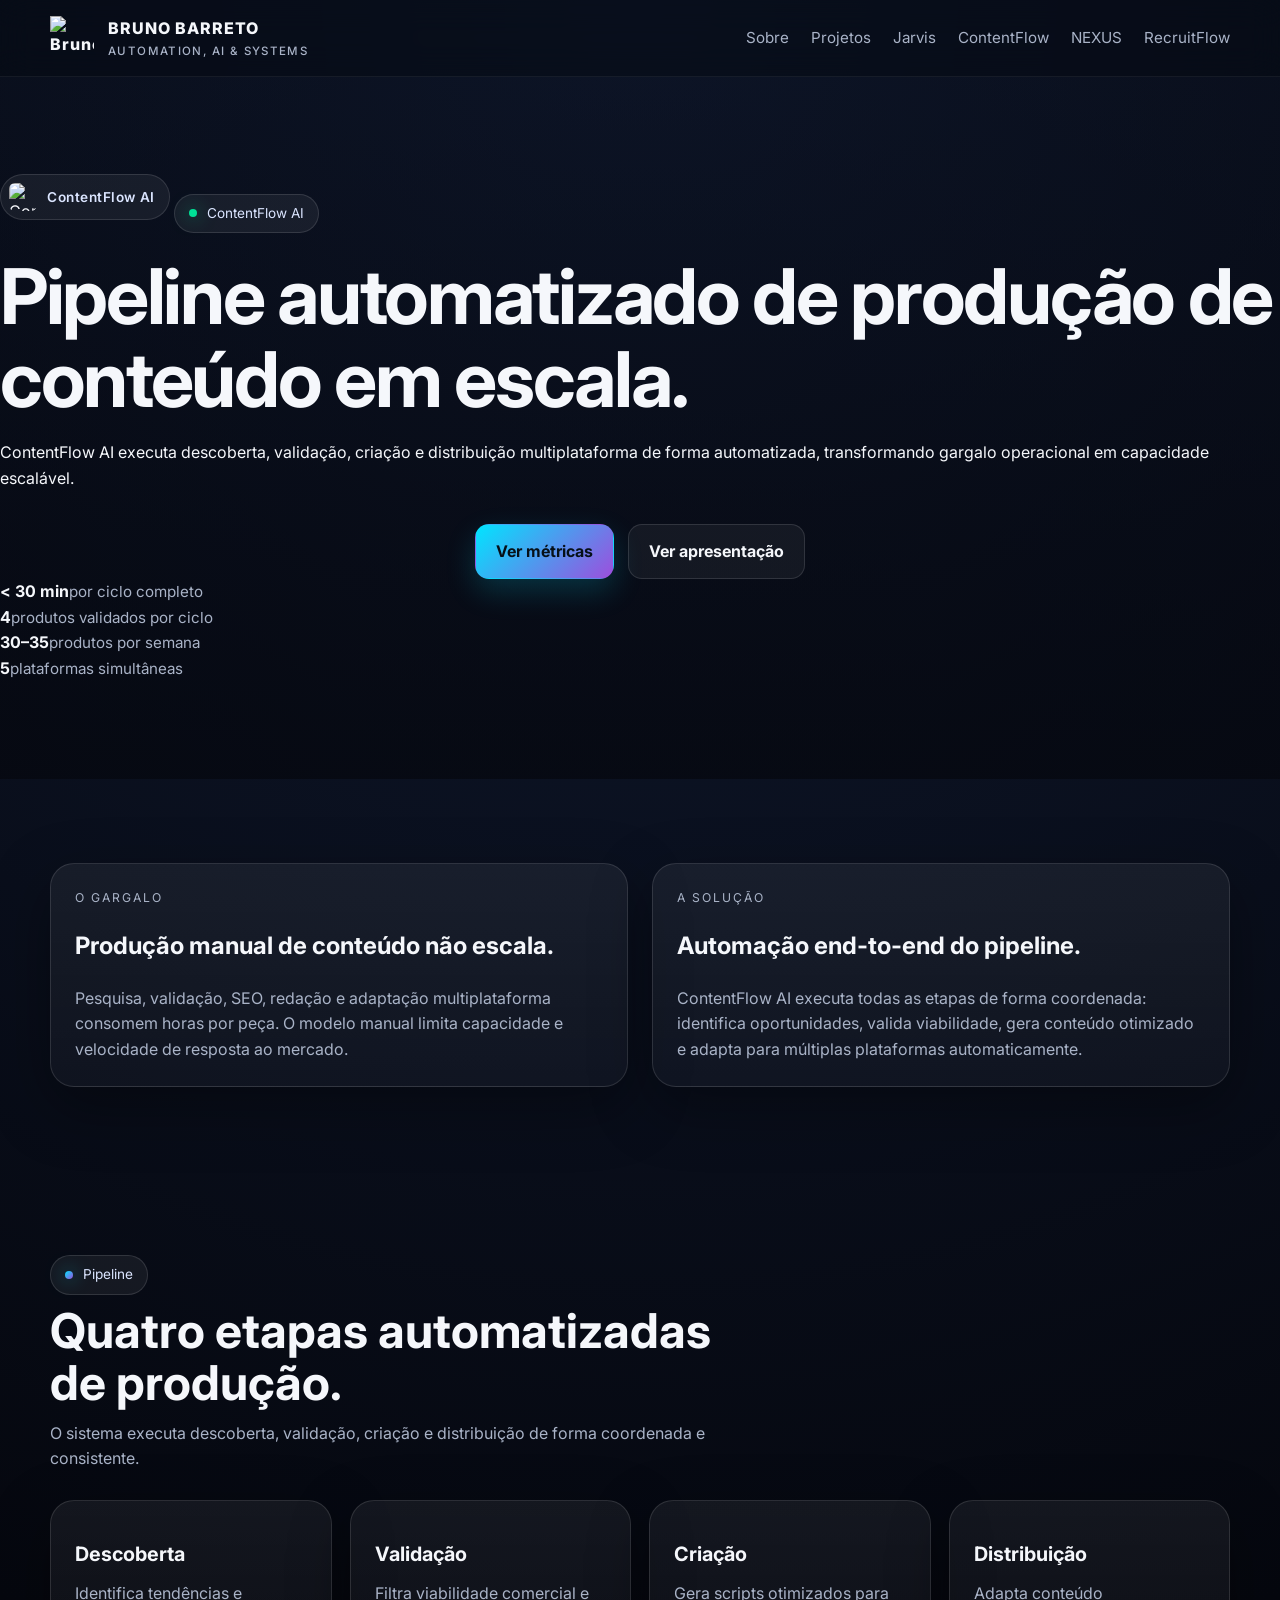
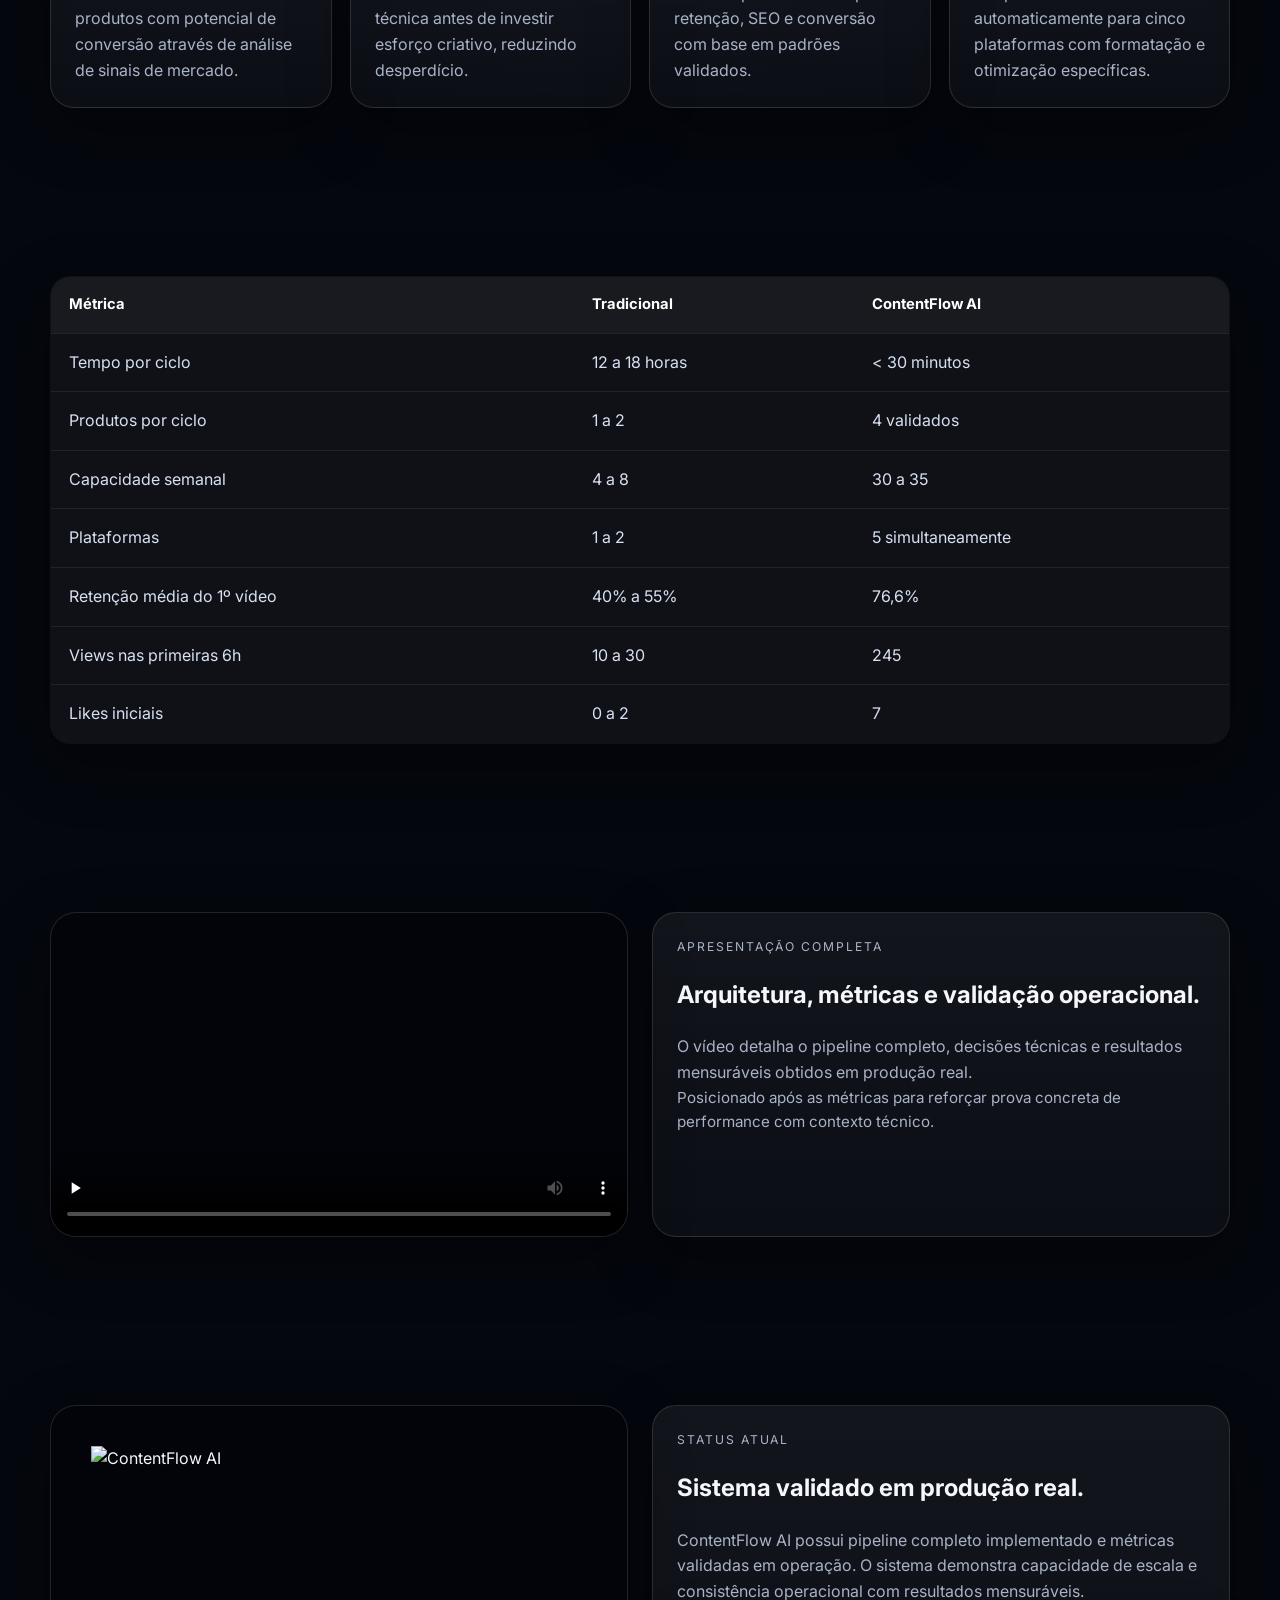
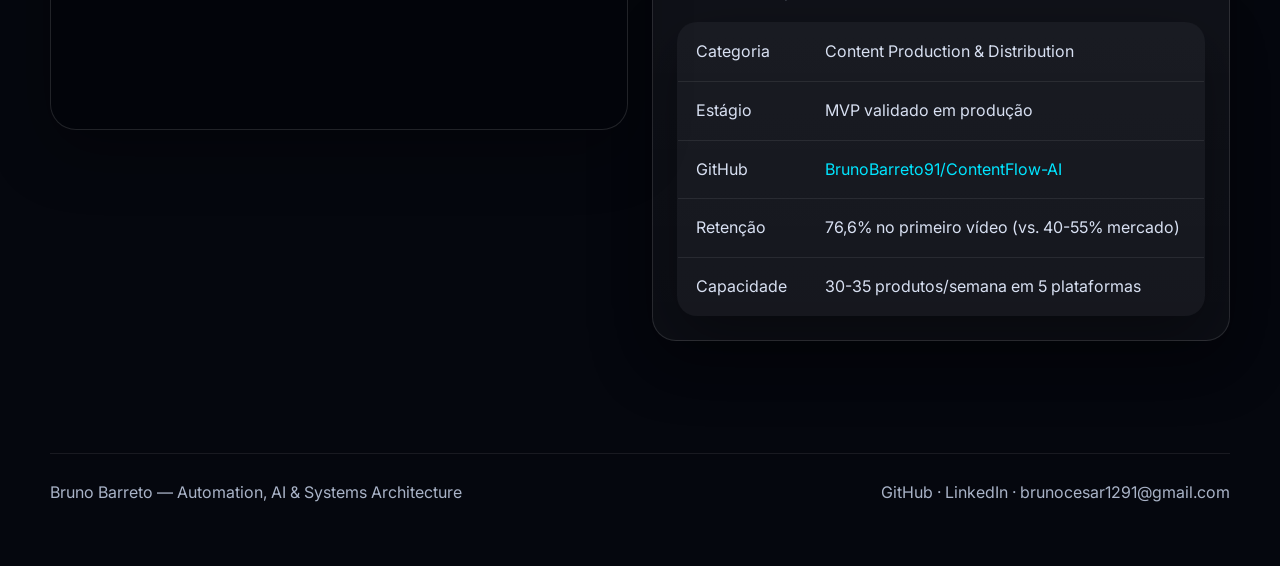
==== commit 0029befd: "feat: adiciona links do GitHub nas tabelas de Jarvis, NEXUS e ContentFlow" ====
--- a/contentflow.html
+++ b/contentflow.html
@@ -144,6 +144,7 @@
         <tbody>
           <tr><td>Categoria</td><td>Content Production & Distribution</td></tr>
           <tr><td>Estágio</td><td>MVP validado em produção</td></tr>
+          <tr><td>GitHub</td><td><a href="https://github.com/BrunoBarreto91/ContentFlow-AI" target="_blank" rel="noopener" style="color:var(--cyan)">BrunoBarreto91/ContentFlow-AI</a></td></tr>
           <tr><td>Retenção</td><td>76,6% no primeiro vídeo (vs. 40-55% mercado)</td></tr>
           <tr><td>Capacidade</td><td>30-35 produtos/semana em 5 plataformas</td></tr>
         </tbody>
